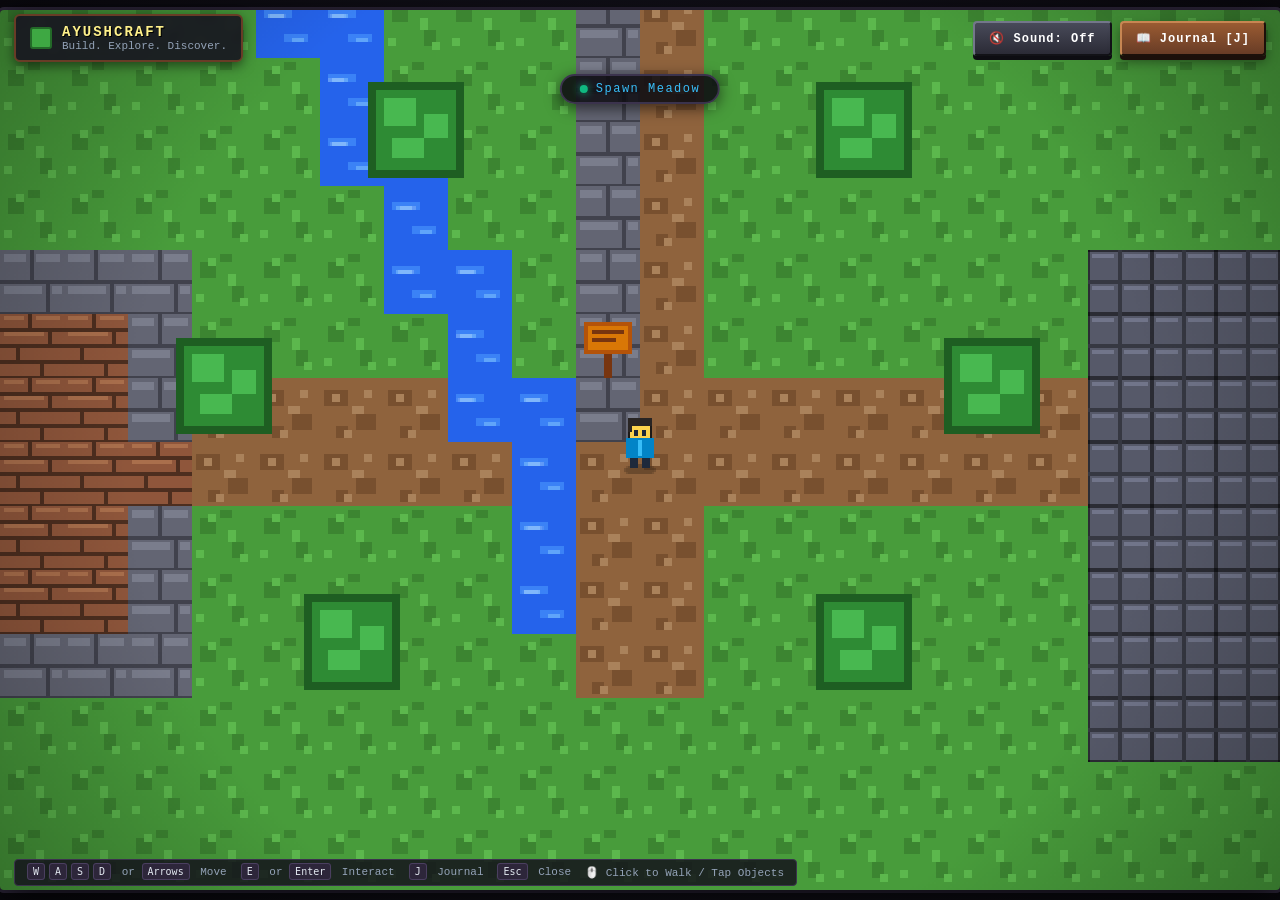
==== ayushcraft/index.html @ c815ebe7 "feat: launch AyushCraft interactive developer world and profile redesign" ====
<!DOCTYPE html>
<html lang="en">
<head>
  <meta charset="UTF-8" />
  <meta name="viewport" content="width=device-width, initial-scale=1.0, maximum-scale=1.0, user-scalable=no" />
  <title>AYUSHCRAFT — A Tiny Developer World</title>
  <meta name="description" content="An original, Minecraft-inspired interactive developer world built by Ayush Kumar. Explore projects, technical skills, and personal lore in an explorable 2D pixel world." />
  <link rel="stylesheet" href="styles.css" />
</head>
<body>
  <div id="game-container">
    <!-- Game Canvas -->
    <canvas id="game-canvas"></canvas>

    <!-- HUD Overlay -->
    <div id="hud-overlay">
      <!-- Top Navigation Bar -->
      <div class="hud-top-bar">
        <div class="brand-badge">
          <span class="brand-icon"></span>
          <div>
            <div class="brand-title">AYUSHCRAFT</div>
            <div class="brand-sub">Build. Explore. Discover.</div>
          </div>
        </div>

        <div class="hud-actions">
          <button id="sound-toggle-btn" class="pixel-btn secondary" title="Toggle Sound">🔇 Sound: Off</button>
          <button id="journal-btn" class="pixel-btn" title="Open Explorer's Journal">📖 Journal [J]</button>
        </div>
      </div>

      <!-- Current Location Pill -->
      <div id="location-pill">
        <span class="loc-dot"></span>
        <span id="location-text">Spawn Meadow</span>
      </div>

      <!-- Proximity Interaction Prompt -->
      <div id="interact-prompt">
        <span class="key-badge">E</span>
        <span id="prompt-text">Interact</span>
      </div>

      <!-- Bottom Controls Hint (Desktop) -->
      <div class="hud-bottom-bar">
        <div class="controls-legend">
          <span><kbd>W</kbd><kbd>A</kbd><kbd>S</kbd><kbd>D</kbd> or <kbd>Arrows</kbd> Move</span>
          <span><kbd>E</kbd> or <kbd>Enter</kbd> Interact</span>
          <span><kbd>J</kbd> Journal</span>
          <span><kbd>Esc</kbd> Close</span>
          <span>🖱️ Click to Walk / Tap Objects</span>
        </div>
      </div>

      <!-- Mobile Virtual Touch Controls -->
      <div id="touch-controls">
        <div class="dpad">
          <button id="dpad-up" class="dpad-btn dpad-up" aria-label="Up">▲</button>
          <button id="dpad-down" class="dpad-btn dpad-down" aria-label="Down">▼</button>
          <button id="dpad-left" class="dpad-btn dpad-left" aria-label="Left">◀</button>
          <button id="dpad-right" class="dpad-btn dpad-right" aria-label="Right">▶</button>
          <div class="dpad-center"></div>
        </div>

        <div class="touch-actions">
          <button id="touch-action-btn" class="action-circle-btn" aria-label="Interact">E</button>
        </div>
      </div>
    </div>

    <!-- Modals & Dialogue Backdrop -->
    <div id="modal-backdrop" class="modal-backdrop" role="dialog" aria-modal="true">
      <div class="pixel-panel">
        <div class="panel-header">
          <h2 id="modal-title">Information</h2>
          <button id="modal-close-btn" class="panel-close-btn" aria-label="Close modal">✕</button>
        </div>
        <div id="modal-body" class="panel-body">
          <!-- Content dynamically injected -->
        </div>
      </div>
    </div>
  </div>

  <!-- Game Script -->
  <script type="module" src="src/main.js"></script>
  <script src="bundle.js" defer></script>
</body>
</html>
---- ayushcraft/styles.css ----
/* ==========================================================================
   AYUSHCRAFT — A Tiny Developer World
   Pixel-art, Minecraft-inspired Stylesheet
   ========================================================================== */

:root {
  --bg-deep: #0e0d13;
  --panel-bg: #1f1b2c;
  --panel-border: #3b334d;
  --wood-dark: #3a2218;
  --wood-mid: #683c26;
  --wood-light: #9a5b32;
  --wood-highlight: #c78652;
  --parchment: #f2e8cf;
  --parchment-dark: #dbc8a2;
  --stone-dark: #2b2b36;
  --stone-mid: #484a59;
  --stone-light: #73778a;
  --grass-green: #3ea843;
  --emerald: #10b981;
  --sky-blue: #38bdf8;
  --crystal-teal: #00f0ff;
  --lantern-gold: #f59e0b;
  --redstone-red: #ef4444;
  --portal-purple: #a855f7;
  --text-primary: #f8fafc;
  --text-muted: #94a3b8;
  --font-mono: ui-monospace, "Cascadia Code", "Courier New", monospace;
  --font-pixel: -apple-system, BlinkMacSystemFont, "Segoe UI", Roboto, sans-serif;
}

* {
  box-sizing: border-box;
  margin: 0;
  padding: 0;
  -webkit-tap-highlight-color: transparent;
}

html, body {
  width: 100%;
  height: 100%;
  overflow: hidden;
  background-color: var(--bg-deep);
  color: var(--text-primary);
  font-family: var(--font-pixel);
  user-select: none;
}

/* Container & Canvas Frame */
#game-container {
  position: relative;
  width: 100vw;
  height: 100vh;
  display: flex;
  align-items: center;
  justify-content: center;
  background: radial-gradient(circle at center, #1b1926 0%, #09080d 100%);
  overflow: hidden;
}

canvas#game-canvas {
  display: block;
  image-rendering: -moz-crisp-edges;
  image-rendering: -webkit-crisp-edges;
  image-rendering: pixelated;
  image-rendering: crisp-edges;
  background-color: #1a1721;
  box-shadow: 0 10px 40px rgba(0, 0, 0, 0.8), 0 0 0 3px #2d263a;
  border-radius: 4px;
}

/* ==========================================================================
   HUD & Navigation Overlays
   ========================================================================== */

#hud-overlay {
  position: absolute;
  top: 0;
  left: 0;
  width: 100%;
  height: 100%;
  pointer-events: none;
  z-index: 10;
}

/* Top Navigation Bar */
.hud-top-bar {
  position: absolute;
  top: 14px;
  left: 14px;
  right: 14px;
  display: flex;
  justify-content: space-between;
  align-items: center;
  pointer-events: auto;
}

.brand-badge {
  display: flex;
  align-items: center;
  gap: 10px;
  background: rgba(24, 21, 33, 0.9);
  padding: 8px 14px;
  border: 2px solid var(--wood-mid);
  border-radius: 6px;
  box-shadow: 0 4px 12px rgba(0, 0, 0, 0.5);
  backdrop-filter: blur(4px);
}

.brand-icon {
  width: 22px;
  height: 22px;
  background: var(--grass-green);
  border: 2px solid #236928;
  border-radius: 3px;
  display: inline-block;
}

.brand-title {
  font-family: var(--font-mono);
  font-weight: 800;
  font-size: 14px;
  letter-spacing: 2px;
  color: #fef08a;
  text-shadow: 1px 1px 0 #000;
}

.brand-sub {
  font-size: 11px;
  color: var(--text-muted);
  font-family: var(--font-mono);
}

.hud-actions {
  display: flex;
  gap: 8px;
}

.pixel-btn {
  background: linear-gradient(180deg, var(--wood-light) 0%, var(--wood-mid) 100%);
  color: #fff;
  border: 2px solid #1c100a;
  border-top-color: var(--wood-highlight);
  border-left-color: var(--wood-highlight);
  padding: 8px 14px;
  font-family: var(--font-mono);
  font-size: 12px;
  font-weight: 700;
  letter-spacing: 1px;
  border-radius: 4px;
  cursor: pointer;
  display: flex;
  align-items: center;
  gap: 6px;
  box-shadow: 0 4px 0 #1b0f0a, 0 6px 12px rgba(0, 0, 0, 0.4);
  transition: transform 0.05s ease, background 0.1s ease;
  pointer-events: auto;
}

.pixel-btn:hover {
  background: linear-gradient(180deg, #b0693a 0%, #7d492e 100%);
}

.pixel-btn:active {
  transform: translateY(3px);
  box-shadow: 0 1px 0 #1b0f0a;
}

.pixel-btn.secondary {
  background: linear-gradient(180deg, var(--stone-mid) 0%, var(--stone-dark) 100%);
  border-top-color: var(--stone-light);
  border-left-color: var(--stone-light);
  border-bottom-color: #121217;
  border-right-color: #121217;
  box-shadow: 0 4px 0 #0d0d12;
}

/* Current Location Pill */
#location-pill {
  position: absolute;
  top: 70px;
  left: 50%;
  transform: translateX(-50%);
  background: rgba(14, 13, 19, 0.88);
  border: 2px solid var(--panel-border);
  padding: 6px 18px;
  border-radius: 20px;
  font-family: var(--font-mono);
  font-size: 12px;
  letter-spacing: 1.5px;
  color: #38bdf8;
  display: flex;
  align-items: center;
  gap: 8px;
  opacity: 0;
  transition: opacity 0.3s ease, transform 0.3s ease;
  box-shadow: 0 4px 15px rgba(0, 0, 0, 0.6);
  pointer-events: none;
}

#location-pill.active {
  opacity: 1;
  transform: translateX(-50%) translateY(4px);
}

#location-pill .loc-dot {
  width: 8px;
  height: 8px;
  border-radius: 50%;
  background-color: var(--emerald);
  box-shadow: 0 0 8px var(--emerald);
}

/* Interaction Prompt */
#interact-prompt {
  position: absolute;
  bottom: 80px;
  left: 50%;
  transform: translateX(-50%);
  background: rgba(20, 18, 28, 0.95);
  border: 2px solid #facc15;
  padding: 10px 22px;
  border-radius: 6px;
  font-family: var(--font-mono);
  font-size: 13px;
  color: #fff;
  display: none;
  align-items: center;
  gap: 10px;
  box-shadow: 0 6px 20px rgba(0, 0, 0, 0.7), 0 0 10px rgba(250, 204, 21, 0.3);
  animation: promptBob 1.2s infinite ease-in-out;
  pointer-events: auto;
  cursor: pointer;
}

#interact-prompt.visible {
  display: flex;
}

.key-badge {
  background: #facc15;
  color: #1a1721;
  font-weight: 900;
  padding: 2px 7px;
  border-radius: 3px;
  font-size: 12px;
  box-shadow: 0 2px 0 #a16207;
}

@keyframes promptBob {
  0%, 100% { transform: translateX(-50%) translateY(0); }
  50% { transform: translateX(-50%) translateY(-5px); }
}

/* Controls Hint / Bottom Bar */
.hud-bottom-bar {
  position: absolute;
  bottom: 14px;
  left: 14px;
  right: 14px;
  display: flex;
  justify-content: space-between;
  align-items: flex-end;
  pointer-events: none;
}

.controls-legend {
  background: rgba(20, 18, 28, 0.85);
  border: 1px solid var(--panel-border);
  padding: 6px 12px;
  border-radius: 4px;
  font-family: var(--font-mono);
  font-size: 11px;
  color: var(--text-muted);
  display: flex;
  gap: 14px;
  pointer-events: auto;
}

.controls-legend kbd {
  background: #2d263a;
  color: #e2e8f0;
  padding: 2px 5px;
  border-radius: 3px;
  font-size: 10px;
  border: 1px solid #4a3f5f;
  margin-right: 4px;
}

/* ==========================================================================
   Mobile Virtual Controls
   ========================================================================== */

#touch-controls {
  position: absolute;
  bottom: 20px;
  left: 20px;
  right: 20px;
  display: none;
  justify-content: space-between;
  align-items: flex-end;
  pointer-events: none;
  z-index: 20;
}

.dpad {
  width: 140px;
  height: 140px;
  position: relative;
  pointer-events: auto;
}

.dpad-btn {
  position: absolute;
  width: 44px;
  height: 44px;
  background: rgba(45, 38, 58, 0.85);
  border: 2px solid #63537d;
  color: #fff;
  border-radius: 8px;
  display: flex;
  align-items: center;
  justify-content: center;
  font-size: 18px;
  font-weight: bold;
  cursor: pointer;
  user-select: none;
  touch-action: manipulation;
}

.dpad-btn:active {
  background: rgba(168, 85, 247, 0.6);
  border-color: #a855f7;
}

.dpad-up    { top: 0; left: 48px; }
.dpad-down  { bottom: 0; left: 48px; }
.dpad-left  { top: 48px; left: 0; }
.dpad-right { top: 48px; right: 0; }
.dpad-center{ top: 48px; left: 48px; width: 44px; height: 44px; background: rgba(30, 26, 38, 0.9); border: none; }

.touch-actions {
  display: flex;
  flex-direction: column;
  gap: 12px;
  pointer-events: auto;
}

.action-circle-btn {
  width: 60px;
  height: 60px;
  border-radius: 50%;
  background: linear-gradient(180deg, #f59e0b 0%, #b45309 100%);
  border: 3px solid #fef08a;
  color: #fff;
  font-family: var(--font-mono);
  font-size: 18px;
  font-weight: 900;
  display: flex;
  align-items: center;
  justify-content: center;
  box-shadow: 0 4px 12px rgba(0, 0, 0, 0.5);
  cursor: pointer;
  user-select: none;
  touch-action: manipulation;
}

.action-circle-btn:active {
  transform: scale(0.92);
  background: #d97706;
}

/* ==========================================================================
   Modals, Dialogue Windows & Accessible Journal
   ========================================================================== */

.modal-backdrop {
  position: absolute;
  top: 0;
  left: 0;
  width: 100%;
  height: 100%;
  background: rgba(8, 7, 12, 0.75);
  backdrop-filter: blur(4px);
  display: none;
  align-items: center;
  justify-content: center;
  z-index: 100;
  padding: 16px;
  animation: fadeIn 0.15s ease-out;
}

.modal-backdrop.open {
  display: flex;
}

@keyframes fadeIn {
  from { opacity: 0; }
  to { opacity: 1; }
}

.pixel-panel {
  width: 100%;
  max-width: 680px;
  max-height: 85vh;
  background: var(--parchment);
  color: #261f18;
  border: 4px solid var(--wood-dark);
  border-radius: 6px;
  box-shadow: 0 12px 40px rgba(0, 0, 0, 0.8), inset 0 0 0 2px var(--wood-highlight);
  display: flex;
  flex-direction: column;
  overflow: hidden;
  position: relative;
}

.panel-header {
  background: linear-gradient(180deg, var(--wood-mid) 0%, var(--wood-dark) 100%);
  color: #fef08a;
  padding: 12px 18px;
  display: flex;
  justify-content: space-between;
  align-items: center;
  border-bottom: 3px solid #1c100a;
}

.panel-header h2 {
  font-family: var(--font-mono);
  font-size: 16px;
  letter-spacing: 1.5px;
  display: flex;
  align-items: center;
  gap: 10px;
}

.panel-close-btn {
  background: #ef4444;
  color: #fff;
  border: 2px solid #7f1d1d;
  width: 28px;
  height: 28px;
  border-radius: 4px;
  font-size: 14px;
  font-weight: 900;
  cursor: pointer;
  display: flex;
  align-items: center;
  justify-content: center;
  box-shadow: 0 2px 0 #450a0a;
}

.panel-close-btn:active {
  transform: translateY(2px);
  box-shadow: none;
}

.panel-body {
  padding: 20px;
  overflow-y: auto;
  font-size: 14px;
  line-height: 1.6;
}

.panel-body h3 {
  font-size: 16px;
  margin-top: 14px;
  margin-bottom: 6px;
  color: #451a03;
  font-family: var(--font-mono);
  border-bottom: 1px solid #d6c4a5;
  padding-bottom: 4px;
}

.panel-body p {
  margin-bottom: 12px;
}

.panel-badge-row {
  display: flex;
  flex-wrap: wrap;
  gap: 6px;
  margin: 12px 0;
}

.meta-chip {
  background: #e2d3b5;
  border: 1px solid #b8a682;
  color: #3b2a1a;
  font-family: var(--font-mono);
  font-size: 11px;
  padding: 3px 8px;
  border-radius: 3px;
  font-weight: 600;
}

.meta-chip.highlight {
  background: #fef08a;
  border-color: #ca8a04;
  color: #713f12;
}

.link-buttons {
  display: flex;
  flex-wrap: wrap;
  gap: 10px;
  margin-top: 16px;
}

.ext-btn {
  text-decoration: none;
  background: #2563eb;
  color: #fff;
  padding: 8px 16px;
  border-radius: 4px;
  font-family: var(--font-mono);
  font-size: 12px;
  font-weight: 700;
  display: inline-flex;
  align-items: center;
  gap: 6px;
  border: 2px solid #1e40af;
  box-shadow: 0 3px 0 #172554;
}

.ext-btn:hover { background: #1d4ed8; }
.ext-btn:active { transform: translateY(2px); box-shadow: none; }
.ext-btn.secondary { background: #475569; border-color: #334155; box-shadow: 0 3px 0 #1e293b; }

/* Custom Sign / Speech Box */
.dialogue-box {
  max-width: 480px;
  background: #fef9c3;
  border: 4px solid #854d0e;
  border-radius: 6px;
  box-shadow: 0 8px 30px rgba(0, 0, 0, 0.7);
  padding: 18px;
}

.dialogue-title {
  font-family: var(--font-mono);
  font-weight: 800;
  color: #713f12;
  font-size: 15px;
  margin-bottom: 8px;
}

.dialogue-text {
  color: #2d2011;
  font-size: 14px;
  line-height: 1.5;
  margin-bottom: 14px;
}

/* Journal Drawer Navigation Tabs */
.journal-tabs {
  display: flex;
  background: #e6d7ba;
  border-bottom: 2px solid #b8a682;
  overflow-x: auto;
}

.journal-tab {
  padding: 8px 14px;
  font-family: var(--font-mono);
  font-size: 12px;
  font-weight: 700;
  background: transparent;
  border: none;
  cursor: pointer;
  color: #57412e;
  white-space: nowrap;
  border-right: 1px solid #d1be9b;
}

.journal-tab.active {
  background: var(--parchment);
  color: #1c100a;
  box-shadow: inset 0 -3px 0 #ca8a04;
}

/* ==========================================================================
   Responsive & Accessibility
   ========================================================================== */

@media (max-width: 768px) {
  #touch-controls { display: flex; }
  .controls-legend { display: none; }
  .brand-sub { display: none; }
  .hud-top-bar { top: 10px; left: 10px; right: 10px; }
  .pixel-panel { max-height: 90vh; }
  .panel-body { padding: 14px; font-size: 13px; }
}

@media (prefers-reduced-motion: reduce) {
  #interact-prompt { animation: none; }
  * { transition: none !important; }
}
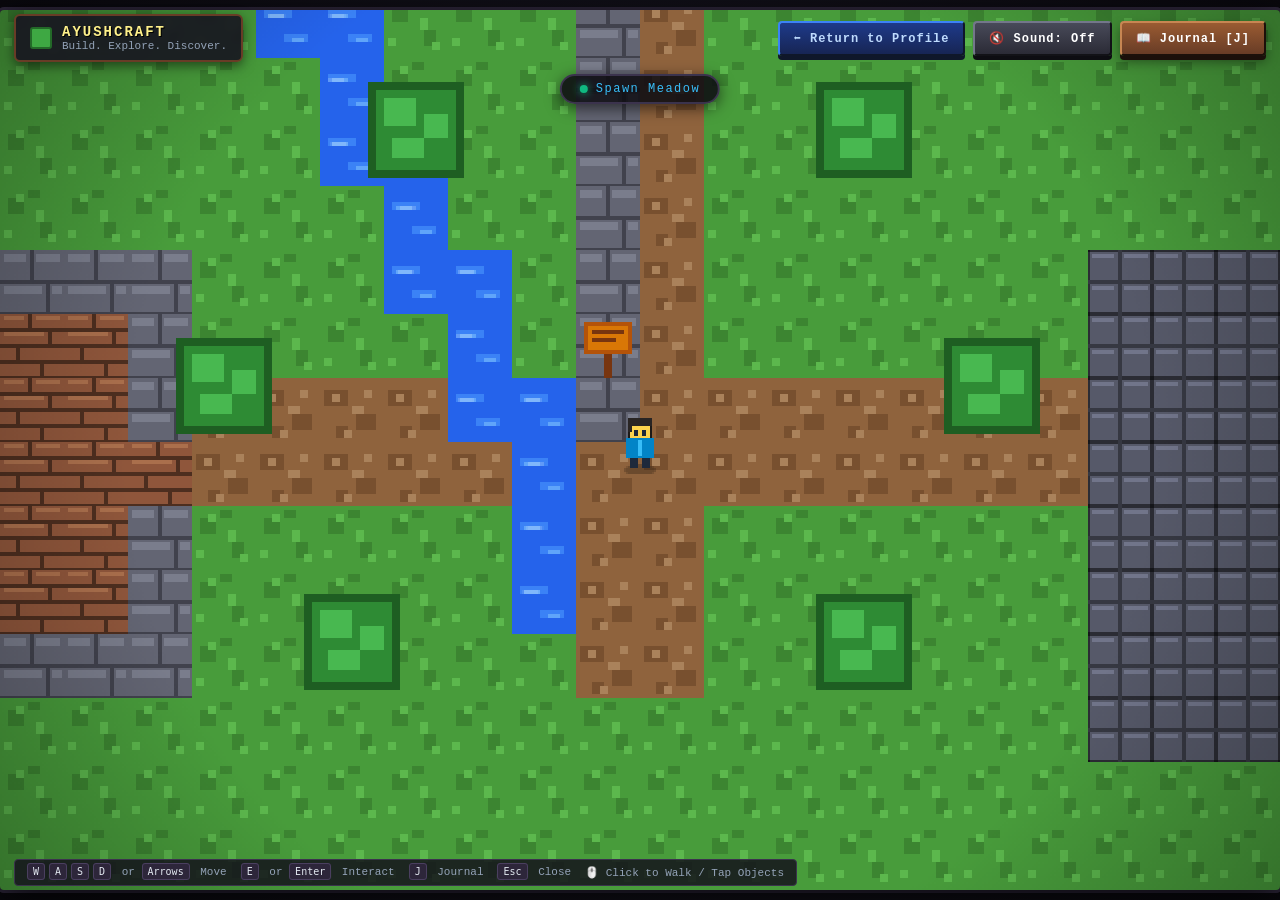
==== commit 2804634d: "feat: add 'Return to Profile' button in game HUD and ensure direct index.html links" ====
--- a/ayushcraft/index.html
+++ b/ayushcraft/index.html
@@ -25,6 +25,7 @@
         </div>
 
         <div class="hud-actions">
+          <a href="https://github.com/Ayush20-lex" class="pixel-btn back-btn" id="return-repo-btn" title="Return to GitHub Profile">⬅️ Return to Profile</a>
           <button id="sound-toggle-btn" class="pixel-btn secondary" title="Toggle Sound">🔇 Sound: Off</button>
           <button id="journal-btn" class="pixel-btn" title="Open Explorer's Journal">📖 Journal [J]</button>
         </div>
--- a/ayushcraft/styles.css
+++ b/ayushcraft/styles.css
@@ -155,6 +155,7 @@
   box-shadow: 0 4px 0 #1b0f0a, 0 6px 12px rgba(0, 0, 0, 0.4);
   transition: transform 0.05s ease, background 0.1s ease;
   pointer-events: auto;
+  text-decoration: none;
 }
 
 .pixel-btn:hover {
@@ -173,6 +174,21 @@
   border-bottom-color: #121217;
   border-right-color: #121217;
   box-shadow: 0 4px 0 #0d0d12;
+}
+
+.pixel-btn.back-btn {
+  background: linear-gradient(180deg, #1e3a8a 0%, #172554 100%);
+  border-top-color: #3b82f6;
+  border-left-color: #3b82f6;
+  border-bottom-color: #0f172a;
+  border-right-color: #0f172a;
+  box-shadow: 0 4px 0 #0f172a;
+  color: #bfdbfe;
+}
+
+.pixel-btn.back-btn:hover {
+  background: linear-gradient(180deg, #2563eb 0%, #1e40af 100%);
+  color: #ffffff;
 }
 
 /* Current Location Pill */
@@ -586,7 +602,10 @@
   #touch-controls { display: flex; }
   .controls-legend { display: none; }
   .brand-sub { display: none; }
-  .hud-top-bar { top: 10px; left: 10px; right: 10px; }
+  .brand-badge { padding: 6px 10px; gap: 6px; }
+  .hud-actions { gap: 4px; }
+  .pixel-btn { padding: 6px 9px; font-size: 11px; }
+  .hud-top-bar { top: 8px; left: 8px; right: 8px; }
   .pixel-panel { max-height: 90vh; }
   .panel-body { padding: 14px; font-size: 13px; }
 }
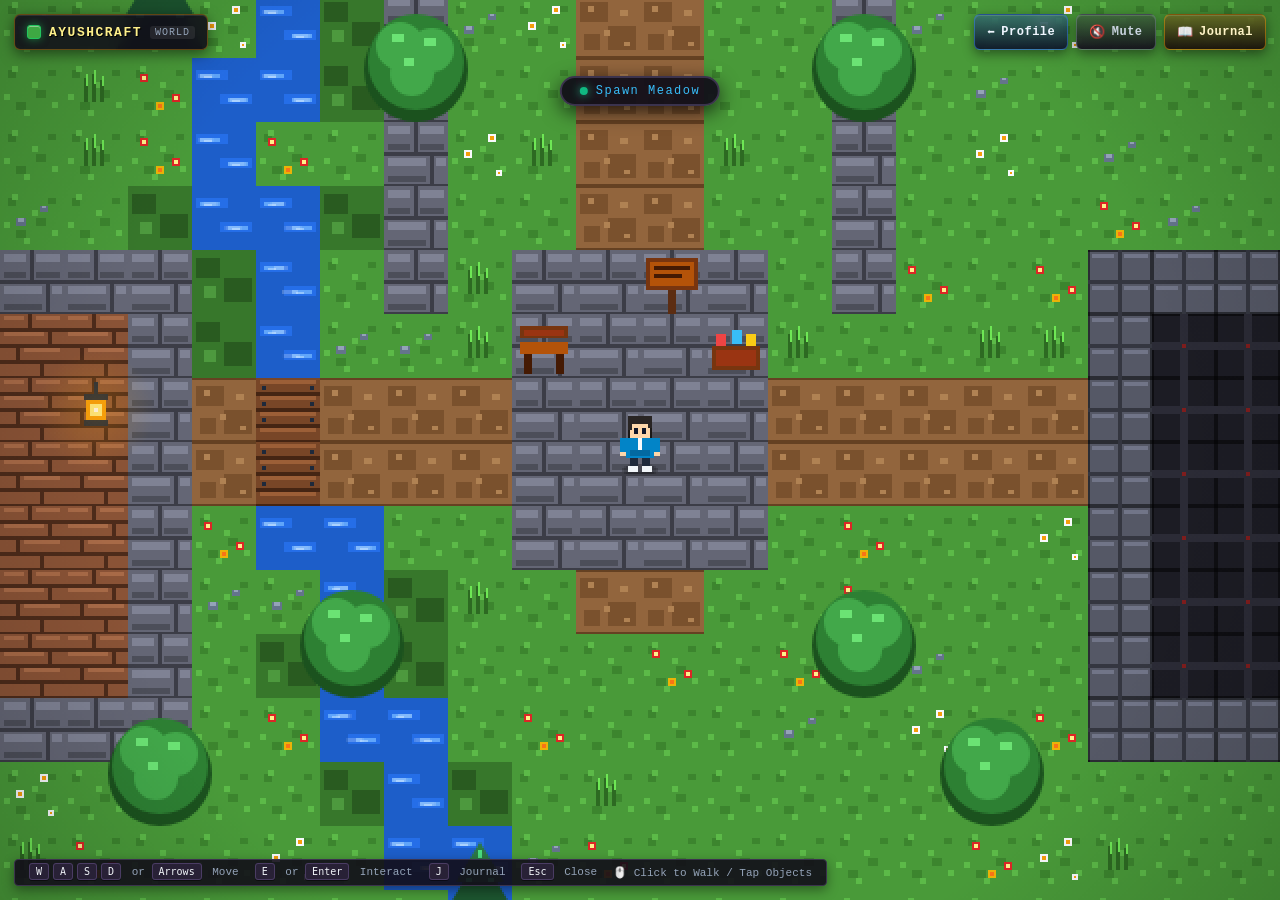
==== commit 82e0dc06: "feat(mobile): polish mobile responsiveness, fix dpad black square, and streamline top navigation" ====
--- a/ayushcraft/index.html
+++ b/ayushcraft/index.html
@@ -15,21 +15,28 @@
     <!-- HUD Overlay -->
     <div id="hud-overlay">
       <!-- Top Navigation Bar -->
-      <div class="hud-top-bar">
-        <div class="brand-badge">
-          <span class="brand-icon"></span>
-          <div>
-            <div class="brand-title">AYUSHCRAFT</div>
-            <div class="brand-sub">Build. Explore. Discover.</div>
-          </div>
+      <header class="hud-top-bar">
+        <div class="brand-badge" title="AYUSHCRAFT — Explorable Developer World">
+          <span class="brand-gem" aria-hidden="true"></span>
+          <span class="brand-title">AYUSHCRAFT</span>
+          <span class="brand-sub">World</span>
         </div>
 
-        <div class="hud-actions">
-          <a href="https://github.com/Ayush20-lex" class="pixel-btn back-btn" id="return-repo-btn" title="Return to GitHub Profile">⬅️ Return to Profile</a>
-          <button id="sound-toggle-btn" class="pixel-btn secondary" title="Toggle Sound">🔇 Sound: Off</button>
-          <button id="journal-btn" class="pixel-btn" title="Open Explorer's Journal">📖 Journal [J]</button>
-        </div>
-      </div>
+        <nav class="hud-actions" aria-label="Quick Controls">
+          <a href="https://github.com/Ayush20-lex" class="hud-pill-btn btn-profile" id="return-repo-btn" title="Return to GitHub Profile">
+            <span class="btn-icon">⬅️</span>
+            <span class="btn-text">Profile</span>
+          </a>
+          <button id="sound-toggle-btn" class="hud-pill-btn btn-sound" title="Toggle Sound Effects" aria-label="Toggle Sound Effects">
+            <span class="btn-icon" id="sound-icon">🔇</span>
+            <span class="btn-text" id="sound-text">Mute</span>
+          </button>
+          <button id="journal-btn" class="hud-pill-btn btn-journal" title="Open Explorer's Journal [J]" aria-label="Open Explorer's Journal">
+            <span class="btn-icon">📖</span>
+            <span class="btn-text">Journal</span>
+          </button>
+        </nav>
+      </header>
 
       <!-- Current Location Pill -->
       <div id="location-pill">
@@ -56,16 +63,18 @@
 
       <!-- Mobile Virtual Touch Controls -->
       <div id="touch-controls">
-        <div class="dpad">
-          <button id="dpad-up" class="dpad-btn dpad-up" aria-label="Up">▲</button>
-          <button id="dpad-down" class="dpad-btn dpad-down" aria-label="Down">▼</button>
-          <button id="dpad-left" class="dpad-btn dpad-left" aria-label="Left">◀</button>
-          <button id="dpad-right" class="dpad-btn dpad-right" aria-label="Right">▶</button>
-          <div class="dpad-center"></div>
+        <div class="dpad" id="virtual-dpad">
+          <button id="dpad-up" class="dpad-btn dpad-up" aria-label="Move Up">▲</button>
+          <button id="dpad-down" class="dpad-btn dpad-down" aria-label="Move Down">▼</button>
+          <button id="dpad-left" class="dpad-btn dpad-left" aria-label="Move Left">◀</button>
+          <button id="dpad-right" class="dpad-btn dpad-right" aria-label="Move Right">▶</button>
+          <div class="dpad-center" aria-hidden="true"></div>
         </div>
 
         <div class="touch-actions">
-          <button id="touch-action-btn" class="action-circle-btn" aria-label="Interact">E</button>
+          <button id="touch-action-btn" class="action-circle-btn" aria-label="Interact" title="Interact">
+            <span class="action-btn-key">E</span>
+          </button>
         </div>
       </div>
     </div>
--- a/ayushcraft/styles.css
+++ b/ayushcraft/styles.css
@@ -1,32 +1,35 @@
 /* ==========================================================================
    AYUSHCRAFT — A Tiny Developer World
-   Pixel-art, Minecraft-inspired Stylesheet
+   Second-Pass Visual Polish & Native Pixel-Art Interface
    ========================================================================== */
 
 :root {
-  --bg-deep: #0e0d13;
+  --bg-deep: #09080d;
   --panel-bg: #1f1b2c;
   --panel-border: #3b334d;
-  --wood-dark: #3a2218;
-  --wood-mid: #683c26;
-  --wood-light: #9a5b32;
-  --wood-highlight: #c78652;
-  --parchment: #f2e8cf;
-  --parchment-dark: #dbc8a2;
-  --stone-dark: #2b2b36;
-  --stone-mid: #484a59;
-  --stone-light: #73778a;
+  --wood-darkest: #1a0f0a;
+  --wood-dark: #2d1810;
+  --wood-mid: #5c351f;
+  --wood-light: #8b5231;
+  --wood-highlight: #b87342;
+  --gold-accent: #f59e0b;
+  --gold-light: #fef08a;
+  --parchment: #f9f5ea;
+  --parchment-card: #ede3cf;
+  --parchment-border: #c8b088;
+  --ink-dark: #1f150d;
+  --ink-muted: #57412e;
+  --stone-dark: #1e1e28;
+  --stone-mid: #3d3f52;
+  --stone-light: #6b6e85;
   --grass-green: #3ea843;
   --emerald: #10b981;
   --sky-blue: #38bdf8;
-  --crystal-teal: #00f0ff;
-  --lantern-gold: #f59e0b;
+  --deep-blue: #1d4ed8;
   --redstone-red: #ef4444;
   --portal-purple: #a855f7;
-  --text-primary: #f8fafc;
-  --text-muted: #94a3b8;
   --font-mono: ui-monospace, "Cascadia Code", "Courier New", monospace;
-  --font-pixel: -apple-system, BlinkMacSystemFont, "Segoe UI", Roboto, sans-serif;
+  --font-ui: -apple-system, BlinkMacSystemFont, "Segoe UI", Roboto, sans-serif;
 }
 
 * {
@@ -41,16 +44,21 @@
   height: 100%;
   overflow: hidden;
   background-color: var(--bg-deep);
-  color: var(--text-primary);
-  font-family: var(--font-pixel);
+  color: var(--ink-dark);
+  font-family: var(--font-ui);
   user-select: none;
 }
 
-/* Container & Canvas Frame */
+/* ==========================================================================
+   Priority 2: Responsive Full-Screen Canvas Frame
+   ========================================================================== */
+
 #game-container {
   position: relative;
   width: 100vw;
+  width: 100dvw;
   height: 100vh;
+  height: 100dvh;
   display: flex;
   align-items: center;
   justify-content: center;
@@ -60,13 +68,13 @@
 
 canvas#game-canvas {
   display: block;
+  width: 100%;
+  height: 100%;
   image-rendering: -moz-crisp-edges;
   image-rendering: -webkit-crisp-edges;
   image-rendering: pixelated;
   image-rendering: crisp-edges;
-  background-color: #1a1721;
-  box-shadow: 0 10px 40px rgba(0, 0, 0, 0.8), 0 0 0 3px #2d263a;
-  border-radius: 4px;
+  background-color: #111019;
 }
 
 /* ==========================================================================
@@ -83,7 +91,10 @@
   z-index: 10;
 }
 
-/* Top Navigation Bar */
+/* ==========================================================================
+   Sophisticated Unified HUD Top Bar
+   ========================================================================== */
+
 .hud-top-bar {
   position: absolute;
   top: 14px;
@@ -93,111 +104,218 @@
   justify-content: space-between;
   align-items: center;
   pointer-events: auto;
+  gap: 10px;
+  z-index: 30;
 }
 
 .brand-badge {
-  display: flex;
-  align-items: center;
-  gap: 10px;
-  background: rgba(24, 21, 33, 0.9);
-  padding: 8px 14px;
-  border: 2px solid var(--wood-mid);
+  display: inline-flex;
+  align-items: center;
+  gap: 8px;
+  height: 36px;
+  padding: 0 12px;
+  background: rgba(18, 14, 26, 0.88);
+  border: 1.5px solid rgba(245, 158, 11, 0.35);
   border-radius: 6px;
-  box-shadow: 0 4px 12px rgba(0, 0, 0, 0.5);
-  backdrop-filter: blur(4px);
-}
-
-.brand-icon {
-  width: 22px;
-  height: 22px;
+  box-shadow: 0 4px 14px rgba(0, 0, 0, 0.5), inset 0 1px 0 rgba(255, 255, 255, 0.1);
+  backdrop-filter: blur(8px);
+  -webkit-backdrop-filter: blur(8px);
+  white-space: nowrap;
+  flex-shrink: 0;
+}
+
+.brand-gem {
+  width: 14px;
+  height: 14px;
   background: var(--grass-green);
-  border: 2px solid #236928;
+  border: 1.5px solid #22c55e;
   border-radius: 3px;
   display: inline-block;
+  box-shadow: 0 0 8px rgba(34, 197, 94, 0.6), inset 0 1px 0 rgba(255, 255, 255, 0.4);
+  flex-shrink: 0;
 }
 
 .brand-title {
   font-family: var(--font-mono);
   font-weight: 800;
-  font-size: 14px;
-  letter-spacing: 2px;
-  color: #fef08a;
+  font-size: 13px;
+  letter-spacing: 1.5px;
+  color: var(--gold-light);
   text-shadow: 1px 1px 0 #000;
 }
 
 .brand-sub {
-  font-size: 11px;
-  color: var(--text-muted);
-  font-family: var(--font-mono);
+  font-size: 10px;
+  color: #94a3b8;
+  font-family: var(--font-mono);
+  text-transform: uppercase;
+  letter-spacing: 1px;
+  padding: 1px 5px;
+  background: rgba(255, 255, 255, 0.08);
+  border-radius: 3px;
 }
 
 .hud-actions {
-  display: flex;
+  display: inline-flex;
+  align-items: center;
   gap: 8px;
-}
-
+  flex-shrink: 0;
+}
+
+/* Sophisticated HUD Pill Buttons */
+.hud-pill-btn {
+  height: 36px;
+  padding: 0 12px;
+  display: inline-flex;
+  align-items: center;
+  justify-content: center;
+  gap: 6px;
+  background: rgba(18, 14, 26, 0.88);
+  color: #f1f5f9;
+  border: 1.5px solid rgba(139, 92, 246, 0.3);
+  border-radius: 6px;
+  font-family: var(--font-mono);
+  font-size: 12px;
+  font-weight: 700;
+  letter-spacing: 0.5px;
+  white-space: nowrap;
+  text-decoration: none;
+  cursor: pointer;
+  pointer-events: auto;
+  box-shadow: 0 4px 12px rgba(0, 0, 0, 0.45), inset 0 1px 0 rgba(255, 255, 255, 0.12);
+  backdrop-filter: blur(8px);
+  -webkit-backdrop-filter: blur(8px);
+  transition: transform 0.08s ease, background 0.12s ease, border-color 0.12s ease, box-shadow 0.12s ease;
+  user-select: none;
+}
+
+.hud-pill-btn:hover {
+  transform: translateY(-1px);
+  filter: brightness(1.15);
+  box-shadow: 0 6px 16px rgba(0, 0, 0, 0.6);
+}
+
+.hud-pill-btn:active {
+  transform: translateY(1px);
+  box-shadow: 0 2px 6px rgba(0, 0, 0, 0.4);
+}
+
+.hud-pill-btn:focus-visible {
+  outline: 2px solid var(--gold-light);
+  outline-offset: 2px;
+}
+
+.hud-pill-btn .btn-icon {
+  font-size: 13px;
+  line-height: 1;
+}
+
+.hud-pill-btn .btn-text {
+  line-height: 1;
+}
+
+/* Distinct subtle themes for the 3 HUD buttons */
+.hud-pill-btn.btn-profile {
+  background: linear-gradient(180deg, rgba(30, 64, 175, 0.4) 0%, rgba(15, 23, 42, 0.95) 100%);
+  border-color: rgba(59, 130, 246, 0.5);
+  color: #eff6ff;
+}
+.hud-pill-btn.btn-profile:hover {
+  background: linear-gradient(180deg, rgba(37, 99, 235, 0.55) 0%, rgba(15, 23, 42, 0.98) 100%);
+  border-color: #60a5fa;
+  box-shadow: 0 0 12px rgba(59, 130, 246, 0.35);
+}
+
+.hud-pill-btn.btn-sound {
+  background: linear-gradient(180deg, rgba(51, 45, 66, 0.4) 0%, rgba(20, 16, 28, 0.95) 100%);
+  border-color: rgba(148, 163, 184, 0.35);
+  color: #cbd5e1;
+}
+.hud-pill-btn.btn-sound:hover {
+  border-color: rgba(203, 213, 225, 0.6);
+}
+.hud-pill-btn.btn-sound.active {
+  background: linear-gradient(180deg, rgba(16, 185, 129, 0.3) 0%, rgba(20, 16, 28, 0.95) 100%);
+  border-color: #10b981;
+  color: #a7f3d0;
+  box-shadow: 0 0 10px rgba(16, 185, 129, 0.3);
+}
+
+.hud-pill-btn.btn-journal {
+  background: linear-gradient(180deg, rgba(146, 64, 14, 0.4) 0%, rgba(26, 17, 12, 0.95) 100%);
+  border-color: rgba(245, 158, 11, 0.45);
+  color: #fef3c7;
+}
+.hud-pill-btn.btn-journal:hover {
+  background: linear-gradient(180deg, rgba(180, 83, 9, 0.55) 0%, rgba(26, 17, 12, 0.98) 100%);
+  border-color: #fbbf24;
+  box-shadow: 0 0 12px rgba(245, 158, 11, 0.35);
+}
+
+/* Tactile Pixel Buttons (Dialogue / Modal action buttons) */
 .pixel-btn {
   background: linear-gradient(180deg, var(--wood-light) 0%, var(--wood-mid) 100%);
-  color: #fff;
-  border: 2px solid #1c100a;
+  color: #ffffff;
+  border: 2px solid var(--wood-darkest);
   border-top-color: var(--wood-highlight);
   border-left-color: var(--wood-highlight);
   padding: 8px 14px;
   font-family: var(--font-mono);
   font-size: 12px;
   font-weight: 700;
-  letter-spacing: 1px;
+  letter-spacing: 0.5px;
   border-radius: 4px;
   cursor: pointer;
-  display: flex;
+  display: inline-flex;
   align-items: center;
   gap: 6px;
-  box-shadow: 0 4px 0 #1b0f0a, 0 6px 12px rgba(0, 0, 0, 0.4);
-  transition: transform 0.05s ease, background 0.1s ease;
+  box-shadow: 0 3px 0 var(--wood-darkest), 0 6px 14px rgba(0, 0, 0, 0.45);
+  transition: transform 0.06s ease, background 0.1s ease;
   pointer-events: auto;
   text-decoration: none;
+  min-height: 36px;
 }
 
 .pixel-btn:hover {
-  background: linear-gradient(180deg, #b0693a 0%, #7d492e 100%);
+  background: linear-gradient(180deg, #a66239 0%, #6d3e24 100%);
 }
 
 .pixel-btn:active {
-  transform: translateY(3px);
-  box-shadow: 0 1px 0 #1b0f0a;
+  transform: translateY(2px);
+  box-shadow: 0 1px 0 var(--wood-darkest);
+}
+
+.pixel-btn:focus-visible {
+  outline: 2px solid var(--gold-light);
+  outline-offset: 2px;
+}
+
+.pixel-btn.primary {
+  background: linear-gradient(180deg, #2563eb 0%, #1d4ed8 100%);
+  border-top-color: #60a5fa;
+  border-left-color: #60a5fa;
+  border-bottom-color: #1e3a8a;
+  border-right-color: #1e3a8a;
+  box-shadow: 0 3px 0 #1e3a8a;
+  color: #ffffff;
 }
 
 .pixel-btn.secondary {
   background: linear-gradient(180deg, var(--stone-mid) 0%, var(--stone-dark) 100%);
   border-top-color: var(--stone-light);
   border-left-color: var(--stone-light);
-  border-bottom-color: #121217;
-  border-right-color: #121217;
-  box-shadow: 0 4px 0 #0d0d12;
-}
-
-.pixel-btn.back-btn {
-  background: linear-gradient(180deg, #1e3a8a 0%, #172554 100%);
-  border-top-color: #3b82f6;
-  border-left-color: #3b82f6;
-  border-bottom-color: #0f172a;
-  border-right-color: #0f172a;
-  box-shadow: 0 4px 0 #0f172a;
-  color: #bfdbfe;
-}
-
-.pixel-btn.back-btn:hover {
-  background: linear-gradient(180deg, #2563eb 0%, #1e40af 100%);
-  color: #ffffff;
-}
-
-/* Current Location Pill */
+  border-bottom-color: #111116;
+  border-right-color: #111116;
+  box-shadow: 0 3px 0 #0c0c10;
+}
+
+/* Location Notification Pill */
 #location-pill {
   position: absolute;
-  top: 70px;
+  top: 72px;
   left: 50%;
   transform: translateX(-50%);
-  background: rgba(14, 13, 19, 0.88);
+  background: rgba(18, 14, 25, 0.94);
   border: 2px solid var(--panel-border);
   padding: 6px 18px;
   border-radius: 20px;
@@ -210,7 +328,7 @@
   gap: 8px;
   opacity: 0;
   transition: opacity 0.3s ease, transform 0.3s ease;
-  box-shadow: 0 4px 15px rgba(0, 0, 0, 0.6);
+  box-shadow: 0 6px 20px rgba(0, 0, 0, 0.7);
   pointer-events: none;
 }
 
@@ -224,26 +342,27 @@
   height: 8px;
   border-radius: 50%;
   background-color: var(--emerald);
-  box-shadow: 0 0 8px var(--emerald);
+  box-shadow: 0 0 10px var(--emerald);
 }
 
 /* Interaction Prompt */
 #interact-prompt {
   position: absolute;
-  bottom: 80px;
+  bottom: 84px;
   left: 50%;
   transform: translateX(-50%);
-  background: rgba(20, 18, 28, 0.95);
-  border: 2px solid #facc15;
+  background: rgba(22, 17, 28, 0.96);
+  border: 2px solid var(--gold-accent);
   padding: 10px 22px;
   border-radius: 6px;
   font-family: var(--font-mono);
   font-size: 13px;
-  color: #fff;
+  font-weight: 700;
+  color: #ffffff;
   display: none;
   align-items: center;
   gap: 10px;
-  box-shadow: 0 6px 20px rgba(0, 0, 0, 0.7), 0 0 10px rgba(250, 204, 21, 0.3);
+  box-shadow: 0 8px 24px rgba(0, 0, 0, 0.8), 0 0 12px rgba(245, 158, 11, 0.35);
   animation: promptBob 1.2s infinite ease-in-out;
   pointer-events: auto;
   cursor: pointer;
@@ -254,13 +373,13 @@
 }
 
 .key-badge {
-  background: #facc15;
-  color: #1a1721;
+  background: var(--gold-accent);
+  color: #1a140d;
   font-weight: 900;
-  padding: 2px 7px;
+  padding: 2px 8px;
   border-radius: 3px;
   font-size: 12px;
-  box-shadow: 0 2px 0 #a16207;
+  box-shadow: 0 2px 0 #92400e;
 }
 
 @keyframes promptBob {
@@ -268,7 +387,7 @@
   50% { transform: translateX(-50%) translateY(-5px); }
 }
 
-/* Controls Hint / Bottom Bar */
+/* Controls Hint / Bottom Legend */
 .hud-bottom-bar {
   position: absolute;
   bottom: 14px;
@@ -281,26 +400,28 @@
 }
 
 .controls-legend {
-  background: rgba(20, 18, 28, 0.85);
+  background: rgba(18, 14, 25, 0.9);
   border: 1px solid var(--panel-border);
-  padding: 6px 12px;
+  padding: 6px 14px;
   border-radius: 4px;
   font-family: var(--font-mono);
   font-size: 11px;
-  color: var(--text-muted);
-  display: flex;
-  gap: 14px;
+  color: #94a3b8;
+  display: flex;
+  gap: 16px;
   pointer-events: auto;
+  box-shadow: 0 4px 12px rgba(0, 0, 0, 0.4);
 }
 
 .controls-legend kbd {
-  background: #2d263a;
-  color: #e2e8f0;
-  padding: 2px 5px;
+  background: #282136;
+  color: #f1f5f9;
+  padding: 2px 6px;
   border-radius: 3px;
   font-size: 10px;
-  border: 1px solid #4a3f5f;
+  border: 1px solid #4a3c63;
   margin-right: 4px;
+  box-shadow: 0 1px 0 rgba(0,0,0,0.5);
 }
 
 /* ==========================================================================
@@ -309,51 +430,109 @@
 
 #touch-controls {
   position: absolute;
-  bottom: 20px;
-  left: 20px;
-  right: 20px;
+  bottom: calc(18px + env(safe-area-inset-bottom, 0px));
+  left: max(16px, env(safe-area-inset-left, 0px));
+  right: max(16px, env(safe-area-inset-right, 0px));
   display: none;
   justify-content: space-between;
   align-items: flex-end;
   pointer-events: none;
-  z-index: 20;
+  z-index: 25;
 }
 
 .dpad {
-  width: 140px;
-  height: 140px;
+  width: 136px;
+  height: 136px;
   position: relative;
   pointer-events: auto;
+  touch-action: none;
+  user-select: none;
+  -webkit-user-select: none;
 }
 
 .dpad-btn {
   position: absolute;
   width: 44px;
   height: 44px;
-  background: rgba(45, 38, 58, 0.85);
-  border: 2px solid #63537d;
-  color: #fff;
+  background: linear-gradient(180deg, rgba(42, 33, 56, 0.92) 0%, rgba(20, 16, 28, 0.96) 100%);
+  border: 1.5px solid rgba(168, 85, 247, 0.45);
+  color: #f8fafc;
   border-radius: 8px;
   display: flex;
   align-items: center;
   justify-content: center;
-  font-size: 18px;
-  font-weight: bold;
+  font-size: 16px;
+  font-weight: 900;
   cursor: pointer;
   user-select: none;
-  touch-action: manipulation;
+  -webkit-user-select: none;
+  touch-action: none;
+  box-shadow: 0 4px 12px rgba(0, 0, 0, 0.6), inset 0 1px 0 rgba(255, 255, 255, 0.15);
+  transition: transform 0.05s ease, background 0.08s ease, border-color 0.08s ease, box-shadow 0.08s ease;
+  z-index: 2;
 }
 
 .dpad-btn:active {
-  background: rgba(168, 85, 247, 0.6);
-  border-color: #a855f7;
-}
-
-.dpad-up    { top: 0; left: 48px; }
-.dpad-down  { bottom: 0; left: 48px; }
-.dpad-left  { top: 48px; left: 0; }
-.dpad-right { top: 48px; right: 0; }
-.dpad-center{ top: 48px; left: 48px; width: 44px; height: 44px; background: rgba(30, 26, 38, 0.9); border: none; }
+  background: linear-gradient(180deg, #7c3aed 0%, #4c1d95 100%);
+  border-color: #c084fc;
+  box-shadow: 0 0 14px rgba(168, 85, 247, 0.7);
+  transform: scale(0.92);
+}
+
+/* Directional button positions within the 136x136 grid */
+.dpad-up {
+  top: 0;
+  left: 46px;
+  border-bottom: none;
+  border-bottom-left-radius: 2px;
+  border-bottom-right-radius: 2px;
+}
+.dpad-down {
+  bottom: 0;
+  left: 46px;
+  border-top: none;
+  border-top-left-radius: 2px;
+  border-top-right-radius: 2px;
+}
+.dpad-left {
+  top: 46px;
+  left: 0;
+  border-right: none;
+  border-top-right-radius: 2px;
+  border-bottom-right-radius: 2px;
+}
+.dpad-right {
+  top: 46px;
+  right: 0;
+  border-left: none;
+  border-top-left-radius: 2px;
+  border-bottom-left-radius: 2px;
+}
+
+/* Seamless Center Pivot (Explicitly position: absolute; perfectly centered; NO rogue black square at 0,0) */
+.dpad-center {
+  position: absolute;
+  top: 46px;
+  left: 46px;
+  width: 44px;
+  height: 44px;
+  background: rgba(22, 17, 30, 0.95);
+  border: 1px solid rgba(168, 85, 247, 0.25);
+  pointer-events: none;
+  display: flex;
+  align-items: center;
+  justify-content: center;
+  z-index: 1;
+}
+
+.dpad-center::after {
+  content: '';
+  width: 14px;
+  height: 14px;
+  border-radius: 50%;
+  background: radial-gradient(circle, rgba(192, 132, 252, 0.6) 0%, rgba(124, 58, 237, 0.3) 100%);
+  box-shadow: 0 0 6px rgba(168, 85, 247, 0.4);
+}
 
 .touch-actions {
   display: flex;
@@ -363,31 +542,34 @@
 }
 
 .action-circle-btn {
-  width: 60px;
-  height: 60px;
+  width: 58px;
+  height: 58px;
   border-radius: 50%;
   background: linear-gradient(180deg, #f59e0b 0%, #b45309 100%);
-  border: 3px solid #fef08a;
-  color: #fff;
-  font-family: var(--font-mono);
-  font-size: 18px;
+  border: 2.5px solid #fef08a;
+  color: #ffffff;
+  font-family: var(--font-mono);
+  font-size: 20px;
   font-weight: 900;
   display: flex;
+  flex-direction: column;
   align-items: center;
   justify-content: center;
-  box-shadow: 0 4px 12px rgba(0, 0, 0, 0.5);
+  box-shadow: 0 4px 16px rgba(0, 0, 0, 0.6), 0 0 12px rgba(245, 158, 11, 0.4);
   cursor: pointer;
   user-select: none;
-  touch-action: manipulation;
+  -webkit-user-select: none;
+  touch-action: none;
+  transition: transform 0.06s ease, filter 0.08s ease;
 }
 
 .action-circle-btn:active {
   transform: scale(0.92);
-  background: #d97706;
+  filter: brightness(1.2);
 }
 
 /* ==========================================================================
-   Modals, Dialogue Windows & Accessible Journal
+   Priority 4: Native Pixel-Art Dialogue & Information Modals
    ========================================================================== */
 
 .modal-backdrop {
@@ -396,14 +578,14 @@
   left: 0;
   width: 100%;
   height: 100%;
-  background: rgba(8, 7, 12, 0.75);
-  backdrop-filter: blur(4px);
+  background: rgba(6, 4, 10, 0.82);
+  backdrop-filter: blur(5px);
   display: none;
   align-items: center;
   justify-content: center;
   z-index: 100;
-  padding: 16px;
-  animation: fadeIn 0.15s ease-out;
+  padding: 18px;
+  animation: fadeIn 0.12s ease-out;
 }
 
 .modal-backdrop.open {
@@ -411,51 +593,58 @@
 }
 
 @keyframes fadeIn {
-  from { opacity: 0; }
-  to { opacity: 1; }
-}
-
+  from { opacity: 0; transform: scale(0.98); }
+  to { opacity: 1; transform: scale(1); }
+}
+
+/* Crafted Wooden Frame with Inner Parchment Body */
 .pixel-panel {
   width: 100%;
-  max-width: 680px;
-  max-height: 85vh;
+  max-width: 660px;
+  max-height: 88vh;
   background: var(--parchment);
-  color: #261f18;
-  border: 4px solid var(--wood-dark);
+  color: var(--ink-dark);
+  border: 4px solid var(--wood-darkest);
   border-radius: 6px;
-  box-shadow: 0 12px 40px rgba(0, 0, 0, 0.8), inset 0 0 0 2px var(--wood-highlight);
+  box-shadow: 0 0 0 3px var(--wood-mid), 0 16px 48px rgba(0, 0, 0, 0.85);
   display: flex;
   flex-direction: column;
   overflow: hidden;
   position: relative;
 }
 
+/* Ornate Wood-Carved Header Banner */
 .panel-header {
-  background: linear-gradient(180deg, var(--wood-mid) 0%, var(--wood-dark) 100%);
-  color: #fef08a;
+  background: linear-gradient(180deg, var(--wood-light) 0%, var(--wood-dark) 100%);
+  color: var(--gold-light);
   padding: 12px 18px;
   display: flex;
   justify-content: space-between;
   align-items: center;
-  border-bottom: 3px solid #1c100a;
+  border-bottom: 3px solid var(--wood-darkest);
+  box-shadow: inset 0 1px 0 rgba(255, 255, 255, 0.2);
 }
 
 .panel-header h2 {
   font-family: var(--font-mono);
-  font-size: 16px;
-  letter-spacing: 1.5px;
+  font-size: 15px;
+  font-weight: 800;
+  letter-spacing: 1.2px;
+  text-shadow: 1px 1px 0 #000;
   display: flex;
   align-items: center;
   gap: 10px;
 }
 
+/* Pixel Close Button */
 .panel-close-btn {
-  background: #ef4444;
-  color: #fff;
+  background: #dc2626;
+  color: #ffffff;
   border: 2px solid #7f1d1d;
-  width: 28px;
-  height: 28px;
+  width: 30px;
+  height: 30px;
   border-radius: 4px;
+  font-family: var(--font-mono);
   font-size: 14px;
   font-weight: 900;
   cursor: pointer;
@@ -463,6 +652,11 @@
   align-items: center;
   justify-content: center;
   box-shadow: 0 2px 0 #450a0a;
+  transition: transform 0.05s ease, background 0.1s ease;
+}
+
+.panel-close-btn:hover {
+  background: #ef4444;
 }
 
 .panel-close-btn:active {
@@ -470,38 +664,77 @@
   box-shadow: none;
 }
 
+.panel-close-btn:focus-visible {
+  outline: 2px solid var(--gold-light);
+}
+
+/* Parchment Scroll Interior */
 .panel-body {
-  padding: 20px;
+  padding: 20px 24px;
   overflow-y: auto;
   font-size: 14px;
   line-height: 1.6;
-}
-
-.panel-body h3 {
-  font-size: 16px;
-  margin-top: 14px;
-  margin-bottom: 6px;
-  color: #451a03;
-  font-family: var(--font-mono);
-  border-bottom: 1px solid #d6c4a5;
-  padding-bottom: 4px;
-}
-
-.panel-body p {
+  color: var(--ink-dark);
+}
+
+.panel-subtitle {
+  font-family: var(--font-mono);
+  font-size: 12px;
+  font-weight: 700;
+  color: #78350f;
+  margin-bottom: 8px;
+}
+
+.panel-description {
+  font-size: 14px;
+  line-height: 1.6;
   margin-bottom: 12px;
-}
-
+  color: #2b1d12;
+}
+
+/* Scannable Metrics Stats Grid */
+.panel-stats-grid {
+  display: grid;
+  grid-template-columns: repeat(auto-fit, minmax(120px, 1fr));
+  gap: 8px;
+  margin: 12px 0 16px 0;
+}
+
+.stat-card {
+  background: var(--parchment-card);
+  border: 2px solid var(--parchment-border);
+  border-radius: 4px;
+  padding: 8px 10px;
+  text-align: center;
+  box-shadow: inset 0 1px 0 rgba(255, 255, 255, 0.4);
+}
+
+.stat-value {
+  font-family: var(--font-mono);
+  font-size: 15px;
+  font-weight: 800;
+  color: #92400e;
+}
+
+.stat-label {
+  font-family: var(--font-mono);
+  font-size: 10.5px;
+  color: var(--ink-muted);
+  margin-top: 2px;
+}
+
+/* Category Badge Row */
 .panel-badge-row {
   display: flex;
   flex-wrap: wrap;
   gap: 6px;
-  margin: 12px 0;
+  margin-bottom: 12px;
 }
 
 .meta-chip {
-  background: #e2d3b5;
-  border: 1px solid #b8a682;
-  color: #3b2a1a;
+  background: #e5d7be;
+  border: 1px solid #bba47c;
+  color: #422915;
   font-family: var(--font-mono);
   font-size: 11px;
   padding: 3px 8px;
@@ -515,18 +748,98 @@
   color: #713f12;
 }
 
+/* Section Headings & Highlights List */
+.panel-section {
+  margin-top: 14px;
+}
+
+.section-heading {
+  font-size: 14px;
+  font-family: var(--font-mono);
+  font-weight: 800;
+  color: #451a03;
+  border-bottom: 1px solid var(--parchment-border);
+  padding-bottom: 4px;
+  margin-bottom: 8px;
+  letter-spacing: 0.5px;
+}
+
+.highlights-list {
+  list-style: none;
+  padding: 0;
+  margin: 0 0 14px 0;
+}
+
+.highlights-list li {
+  display: flex;
+  gap: 8px;
+  align-items: flex-start;
+  font-size: 13.5px;
+  line-height: 1.55;
+  margin-bottom: 7px;
+  color: #261b11;
+}
+
+.bullet-gem {
+  color: #d97706;
+  font-size: 11px;
+  margin-top: 2px;
+  flex-shrink: 0;
+}
+
+.highlight-text {
+  flex: 1;
+  min-width: 0;
+}
+
+/* Stack Chips Row */
+.stack-row {
+  display: flex;
+  flex-wrap: wrap;
+  align-items: center;
+  gap: 6px;
+  margin-top: 10px;
+  padding-top: 10px;
+  border-top: 1px dashed var(--parchment-border);
+}
+
+.stack-label {
+  font-family: var(--font-mono);
+  font-size: 11.5px;
+  font-weight: 700;
+  color: #78350f;
+  margin-right: 4px;
+}
+
+.stack-chips {
+  display: flex;
+  flex-wrap: wrap;
+  gap: 5px;
+}
+
+.stack-chip {
+  background: #dfd0b4;
+  border: 1px solid #b8a075;
+  color: #3b2512;
+  font-family: var(--font-mono);
+  font-size: 11px;
+  padding: 2px 7px;
+  border-radius: 3px;
+}
+
+/* External Link Actions */
 .link-buttons {
   display: flex;
   flex-wrap: wrap;
   gap: 10px;
-  margin-top: 16px;
+  margin-top: 18px;
+  padding-top: 12px;
+  border-top: 1px solid var(--parchment-border);
 }
 
 .ext-btn {
   text-decoration: none;
-  background: #2563eb;
-  color: #fff;
-  padding: 8px 16px;
+  padding: 9px 16px;
   border-radius: 4px;
   font-family: var(--font-mono);
   font-size: 12px;
@@ -534,64 +847,136 @@
   display: inline-flex;
   align-items: center;
   gap: 6px;
-  border: 2px solid #1e40af;
+  cursor: pointer;
+  transition: transform 0.05s ease, background 0.1s ease;
+  min-height: 38px;
+}
+
+.ext-btn.primary {
+  background: linear-gradient(180deg, #2563eb 0%, #1e40af 100%);
+  color: #ffffff;
+  border: 2px solid #172554;
+  border-top-color: #60a5fa;
+  border-left-color: #60a5fa;
   box-shadow: 0 3px 0 #172554;
 }
 
-.ext-btn:hover { background: #1d4ed8; }
-.ext-btn:active { transform: translateY(2px); box-shadow: none; }
-.ext-btn.secondary { background: #475569; border-color: #334155; box-shadow: 0 3px 0 #1e293b; }
-
-/* Custom Sign / Speech Box */
-.dialogue-box {
-  max-width: 480px;
-  background: #fef9c3;
-  border: 4px solid #854d0e;
-  border-radius: 6px;
-  box-shadow: 0 8px 30px rgba(0, 0, 0, 0.7);
-  padding: 18px;
-}
-
-.dialogue-title {
-  font-family: var(--font-mono);
-  font-weight: 800;
-  color: #713f12;
-  font-size: 15px;
-  margin-bottom: 8px;
-}
-
-.dialogue-text {
-  color: #2d2011;
-  font-size: 14px;
-  line-height: 1.5;
-  margin-bottom: 14px;
+.ext-btn.primary:hover {
+  background: linear-gradient(180deg, #3b82f6 0%, #1d4ed8 100%);
+}
+
+.ext-btn.primary:active {
+  transform: translateY(2px);
+  box-shadow: 0 1px 0 #172554;
+}
+
+.ext-btn.secondary {
+  background: linear-gradient(180deg, #475569 0%, #334155 100%);
+  color: #f8fafc;
+  border: 2px solid #1e293b;
+  border-top-color: #94a3b8;
+  border-left-color: #94a3b8;
+  box-shadow: 0 3px 0 #1e293b;
+}
+
+.ext-btn.secondary:hover {
+  background: linear-gradient(180deg, #64748b 0%, #475569 100%);
+}
+
+.ext-btn.secondary:active {
+  transform: translateY(2px);
+  box-shadow: 0 1px 0 #1e293b;
+}
+
+/* Signpost & Dialogue Box Structure */
+.sign-dialogue-content {
+  padding: 4px 0;
+}
+
+.dialogue-paragraph {
+  font-size: 14.5px;
+  line-height: 1.6;
+  margin-bottom: 12px;
+  color: #2b1d12;
+}
+
+.dialogue-list {
+  list-style: none;
+  padding: 0;
+  margin: 10px 0 16px 0;
+}
+
+.dialogue-list li {
+  padding: 5px 0 5px 12px;
+  border-left: 3px solid #d97706;
+  font-family: var(--font-mono);
+  font-size: 13px;
+  color: #3b220e;
+  margin-bottom: 6px;
+  background: rgba(237, 227, 207, 0.45);
+  border-radius: 0 4px 4px 0;
+}
+
+.dialogue-action-row {
+  display: flex;
+  justify-content: flex-end;
+  margin-top: 16px;
 }
 
 /* Journal Drawer Navigation Tabs */
 .journal-tabs {
   display: flex;
-  background: #e6d7ba;
-  border-bottom: 2px solid #b8a682;
+  background: #dfd0b4;
+  border-bottom: 2px solid var(--parchment-border);
   overflow-x: auto;
+  gap: 1px;
+  scrollbar-width: none;
+  -ms-overflow-style: none;
+}
+
+.journal-tabs::-webkit-scrollbar {
+  display: none;
 }
 
 .journal-tab {
-  padding: 8px 14px;
-  font-family: var(--font-mono);
-  font-size: 12px;
+  flex: 1;
+  text-align: center;
+  padding: 8px 10px;
+  font-family: var(--font-mono);
+  font-size: 11.5px;
   font-weight: 700;
   background: transparent;
   border: none;
   cursor: pointer;
-  color: #57412e;
+  color: #5c381d;
   white-space: nowrap;
-  border-right: 1px solid #d1be9b;
+  border-right: 1px solid #cfbe9e;
+  transition: background 0.1s ease;
+}
+
+.journal-tab:hover {
+  background: rgba(255, 255, 255, 0.3);
 }
 
 .journal-tab.active {
   background: var(--parchment);
-  color: #1c100a;
+  color: #1a0f0a;
   box-shadow: inset 0 -3px 0 #ca8a04;
+}
+
+.journal-tab-pane {
+  padding-top: 14px;
+}
+
+.journal-hint-card {
+  margin-top: 16px;
+  background: var(--parchment-card);
+  border: 1px dashed var(--parchment-border);
+  border-radius: 4px;
+  padding: 10px 14px;
+  font-family: var(--font-mono);
+  font-size: 12px;
+  color: #78350f;
 }
 
 /* ==========================================================================
@@ -602,12 +987,163 @@
   #touch-controls { display: flex; }
   .controls-legend { display: none; }
   .brand-sub { display: none; }
-  .brand-badge { padding: 6px 10px; gap: 6px; }
-  .hud-actions { gap: 4px; }
-  .pixel-btn { padding: 6px 9px; font-size: 11px; }
-  .hud-top-bar { top: 8px; left: 8px; right: 8px; }
-  .pixel-panel { max-height: 90vh; }
-  .panel-body { padding: 14px; font-size: 13px; }
+  
+  .hud-top-bar {
+    top: 8px;
+    left: 8px;
+    right: 8px;
+    gap: 6px;
+  }
+  
+  .brand-badge {
+    height: 32px;
+    padding: 0 8px;
+    gap: 6px;
+  }
+  
+  .brand-gem {
+    width: 12px;
+    height: 12px;
+  }
+  
+  .brand-title {
+    font-size: 11px;
+    letter-spacing: 1px;
+  }
+
+  .hud-actions {
+    gap: 5px;
+  }
+
+  .hud-pill-btn {
+    height: 32px;
+    padding: 0 8px;
+    font-size: 11px;
+    gap: 4px;
+    border-radius: 5px;
+  }
+
+  .hud-pill-btn .btn-icon {
+    font-size: 12px;
+  }
+
+  #location-pill {
+    top: 48px;
+    padding: 4px 12px;
+    font-size: 11px;
+    letter-spacing: 1px;
+  }
+
+  #interact-prompt {
+    bottom: 96px;
+    padding: 6px 14px;
+    font-size: 12px;
+  }
+
+  .pixel-panel {
+    max-height: calc(100dvh - 24px);
+    max-width: calc(100vw - 16px);
+    border-width: 3px;
+  }
+
+  .panel-header {
+    padding: 10px 14px;
+  }
+
+  .panel-header h2 {
+    font-size: 13.5px;
+  }
+
+  .panel-body {
+    padding: 12px 14px;
+    font-size: 12.5px;
+    line-height: 1.5;
+  }
+
+  .panel-stats-grid {
+    grid-template-columns: repeat(2, 1fr);
+    gap: 8px;
+  }
+
+  .stat-card {
+    padding: 8px 10px;
+  }
+
+  .stat-value {
+    font-size: 14px;
+  }
+
+  .stat-label {
+    font-size: 10px;
+  }
+
+  .ext-btn {
+    width: 100%;
+    justify-content: center;
+    font-size: 12px;
+    padding: 8px 12px;
+  }
+
+  .journal-tab {
+    padding: 7px 6px;
+    font-size: 10.5px;
+  }
+}
+
+@media (max-width: 420px) {
+  .hud-top-bar {
+    top: 6px;
+    left: 6px;
+    right: 6px;
+    gap: 4px;
+  }
+
+  .brand-badge {
+    padding: 0 6px;
+    gap: 4px;
+  }
+
+  .brand-title {
+    font-size: 10.5px;
+    letter-spacing: 0.5px;
+  }
+
+  .hud-actions {
+    gap: 4px;
+  }
+
+  .hud-pill-btn {
+    padding: 0 6px;
+    font-size: 10.5px;
+    gap: 3px;
+  }
+
+  .dpad {
+    transform: scale(0.92);
+    transform-origin: bottom left;
+  }
+
+  .action-circle-btn {
+    width: 54px;
+    height: 54px;
+    font-size: 18px;
+  }
+}
+
+@media (max-width: 360px) {
+  .brand-title {
+    font-size: 9.5px;
+    letter-spacing: 0.2px;
+  }
+
+  .hud-pill-btn {
+    padding: 0 4px;
+    font-size: 10px;
+  }
+
+  .hud-pill-btn .btn-text {
+    font-size: 9.5px;
+  }
 }
 
 @media (prefers-reduced-motion: reduce) {
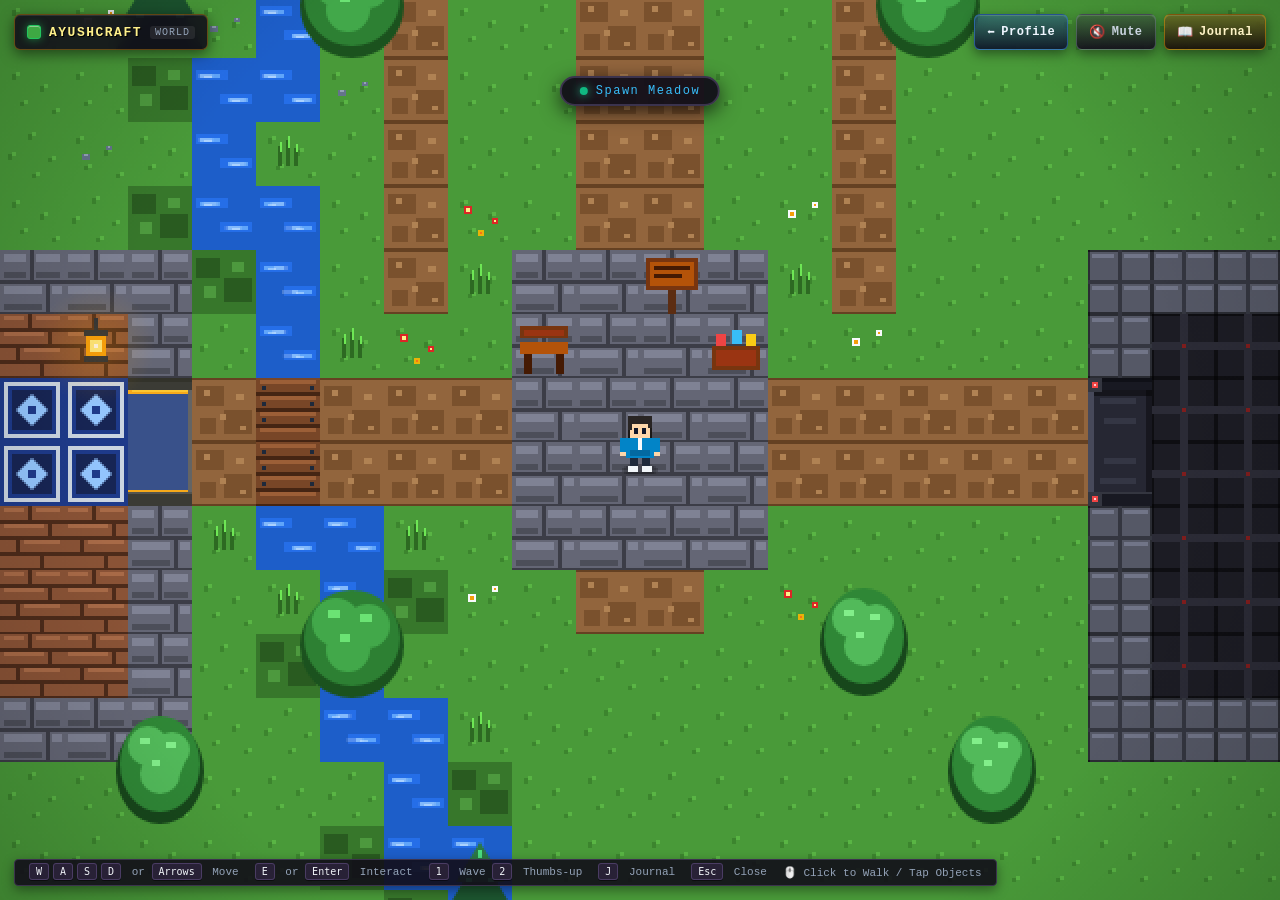
==== commit fd7598c3: "feat(ayushcraft): add expressive character emote system (wave, thumbs-up, celebration)" ====
--- a/ayushcraft/index.html
+++ b/ayushcraft/index.html
@@ -55,6 +55,7 @@
         <div class="controls-legend">
           <span><kbd>W</kbd><kbd>A</kbd><kbd>S</kbd><kbd>D</kbd> or <kbd>Arrows</kbd> Move</span>
           <span><kbd>E</kbd> or <kbd>Enter</kbd> Interact</span>
+          <span><kbd>1</kbd> Wave <kbd>2</kbd> Thumbs-up</span>
           <span><kbd>J</kbd> Journal</span>
           <span><kbd>Esc</kbd> Close</span>
           <span>🖱️ Click to Walk / Tap Objects</span>
@@ -72,6 +73,9 @@
         </div>
 
         <div class="touch-actions">
+          <button id="touch-emote-btn" class="action-circle-btn emote-btn" aria-label="Character Emote" title="Emote: Wave / Thumbs-up">
+            <span class="action-btn-key" id="touch-emote-icon">👋</span>
+          </button>
           <button id="touch-action-btn" class="action-circle-btn" aria-label="Interact" title="Interact">
             <span class="action-btn-key">E</span>
           </button>
--- a/ayushcraft/styles.css
+++ b/ayushcraft/styles.css
@@ -568,6 +568,23 @@
   filter: brightness(1.2);
 }
 
+.action-circle-btn.emote-btn {
+  width: 48px;
+  height: 48px;
+  align-self: center;
+  background: linear-gradient(180deg, #7c3aed 0%, #4c1d95 100%);
+  border: 2px solid #c084fc;
+  box-shadow: 0 4px 14px rgba(0, 0, 0, 0.5), 0 0 10px rgba(168, 85, 247, 0.35);
+  font-size: 18px;
+}
+
+.action-circle-btn.emote-btn:active {
+  background: linear-gradient(180deg, #9333ea 0%, #581c87 100%);
+  border-color: #e9d5ff;
+  box-shadow: 0 0 14px rgba(192, 132, 252, 0.6);
+  transform: scale(0.9);
+}
+
 /* ==========================================================================
    Priority 4: Native Pixel-Art Dialogue & Information Modals
    ========================================================================== */
@@ -1128,6 +1145,12 @@
     height: 54px;
     font-size: 18px;
   }
+
+  .action-circle-btn.emote-btn {
+    width: 44px;
+    height: 44px;
+    font-size: 16px;
+  }
 }
 
 @media (max-width: 360px) {
@@ -1147,6 +1170,22 @@
 }
 
 @media (prefers-reduced-motion: reduce) {
-  #interact-prompt { animation: none; }
-  * { transition: none !important; }
-}
+  #interact-prompt { animation: none !important; }
+  *, *::before, *::after {
+    animation-duration: 0.01ms !important;
+    animation-iteration-count: 1 !important;
+    transition-duration: 0.01ms !important;
+    scroll-behavior: auto !important;
+  }
+}
+
+/* High-Visibility Focus Indicators for Keyboard Accessibility */
+:focus-visible {
+  outline: 2.5px solid var(--gold-accent) !important;
+  outline-offset: 2px !important;
+}
+
+button:focus-visible, a:focus-visible {
+  box-shadow: 0 0 0 3px rgba(245, 158, 11, 0.45) !important;
+}
+
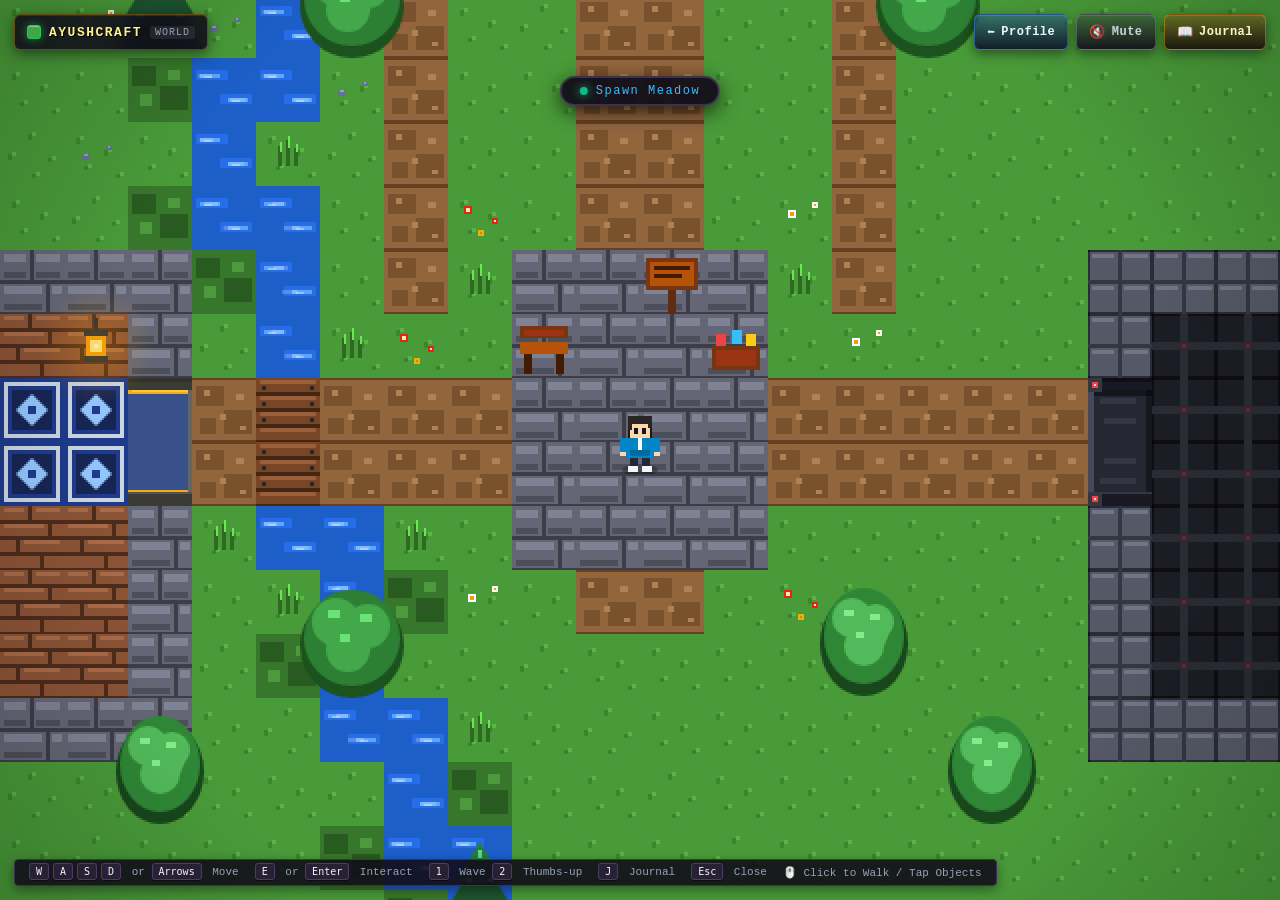
==== commit d2a07b70: "feat(ayushcraft): enhance mobile emote controls with 3-way cycle and direct tray" ====
--- a/ayushcraft/index.html
+++ b/ayushcraft/index.html
@@ -73,9 +73,16 @@
         </div>
 
         <div class="touch-actions">
-          <button id="touch-emote-btn" class="action-circle-btn emote-btn" aria-label="Character Emote" title="Emote: Wave / Thumbs-up">
-            <span class="action-btn-key" id="touch-emote-icon">👋</span>
-          </button>
+          <div class="emote-container" id="emote-container">
+            <div id="emote-popover" class="emote-popover" role="toolbar" aria-label="Character Emotes">
+              <button class="emote-option-btn" data-emote="wave" aria-label="Wave" title="Wave (👋)">👋</button>
+              <button class="emote-option-btn" data-emote="thumbsup" aria-label="Thumbs-up" title="Thumbs-up (👍)">👍</button>
+              <button class="emote-option-btn" data-emote="celebrate" aria-label="Celebrate" title="Celebrate (🎉)">🎉</button>
+            </div>
+            <button id="touch-emote-btn" class="action-circle-btn emote-btn" aria-label="Character Emote" title="Emote: Wave (👋), Thumbs-up (👍), Celebrate (🎉)">
+              <span class="action-btn-key" id="touch-emote-icon">👋</span>
+            </button>
+          </div>
           <button id="touch-action-btn" class="action-circle-btn" aria-label="Interact" title="Interact">
             <span class="action-btn-key">E</span>
           </button>
--- a/ayushcraft/styles.css
+++ b/ayushcraft/styles.css
@@ -585,6 +585,64 @@
   transform: scale(0.9);
 }
 
+.emote-container {
+  position: relative;
+  display: flex;
+  flex-direction: column;
+  align-items: center;
+}
+
+.emote-popover {
+  position: absolute;
+  right: 56px;
+  top: 50%;
+  transform: translateY(-50%) scale(0.92);
+  background: rgba(18, 14, 26, 0.94);
+  border: 1.5px solid rgba(192, 132, 252, 0.45);
+  border-radius: 24px;
+  padding: 4px 6px;
+  display: flex;
+  gap: 6px;
+  box-shadow: 0 6px 20px rgba(0, 0, 0, 0.7), 0 0 12px rgba(124, 58, 237, 0.35);
+  backdrop-filter: blur(8px);
+  pointer-events: auto;
+  opacity: 0;
+  visibility: hidden;
+  transition: opacity 0.15s ease, transform 0.15s ease, visibility 0.15s ease;
+  z-index: 10;
+}
+
+.emote-popover.open {
+  opacity: 1;
+  visibility: visible;
+  transform: translateY(-50%) scale(1);
+}
+
+.emote-option-btn {
+  width: 38px;
+  height: 38px;
+  border-radius: 50%;
+  border: 1.5px solid rgba(255, 255, 255, 0.18);
+  background: rgba(124, 58, 237, 0.28);
+  color: #ffffff;
+  font-size: 18px;
+  display: flex;
+  align-items: center;
+  justify-content: center;
+  cursor: pointer;
+  user-select: none;
+  -webkit-user-select: none;
+  touch-action: manipulation;
+  transition: transform 0.08s ease, background 0.12s ease, border-color 0.12s ease;
+}
+
+.emote-option-btn:active {
+  transform: scale(1.18);
+  background: rgba(147, 51, 234, 0.75);
+  border-color: #f3e8ff;
+  box-shadow: 0 0 10px rgba(192, 132, 252, 0.6);
+}
+
 /* ==========================================================================
    Priority 4: Native Pixel-Art Dialogue & Information Modals
    ========================================================================== */
